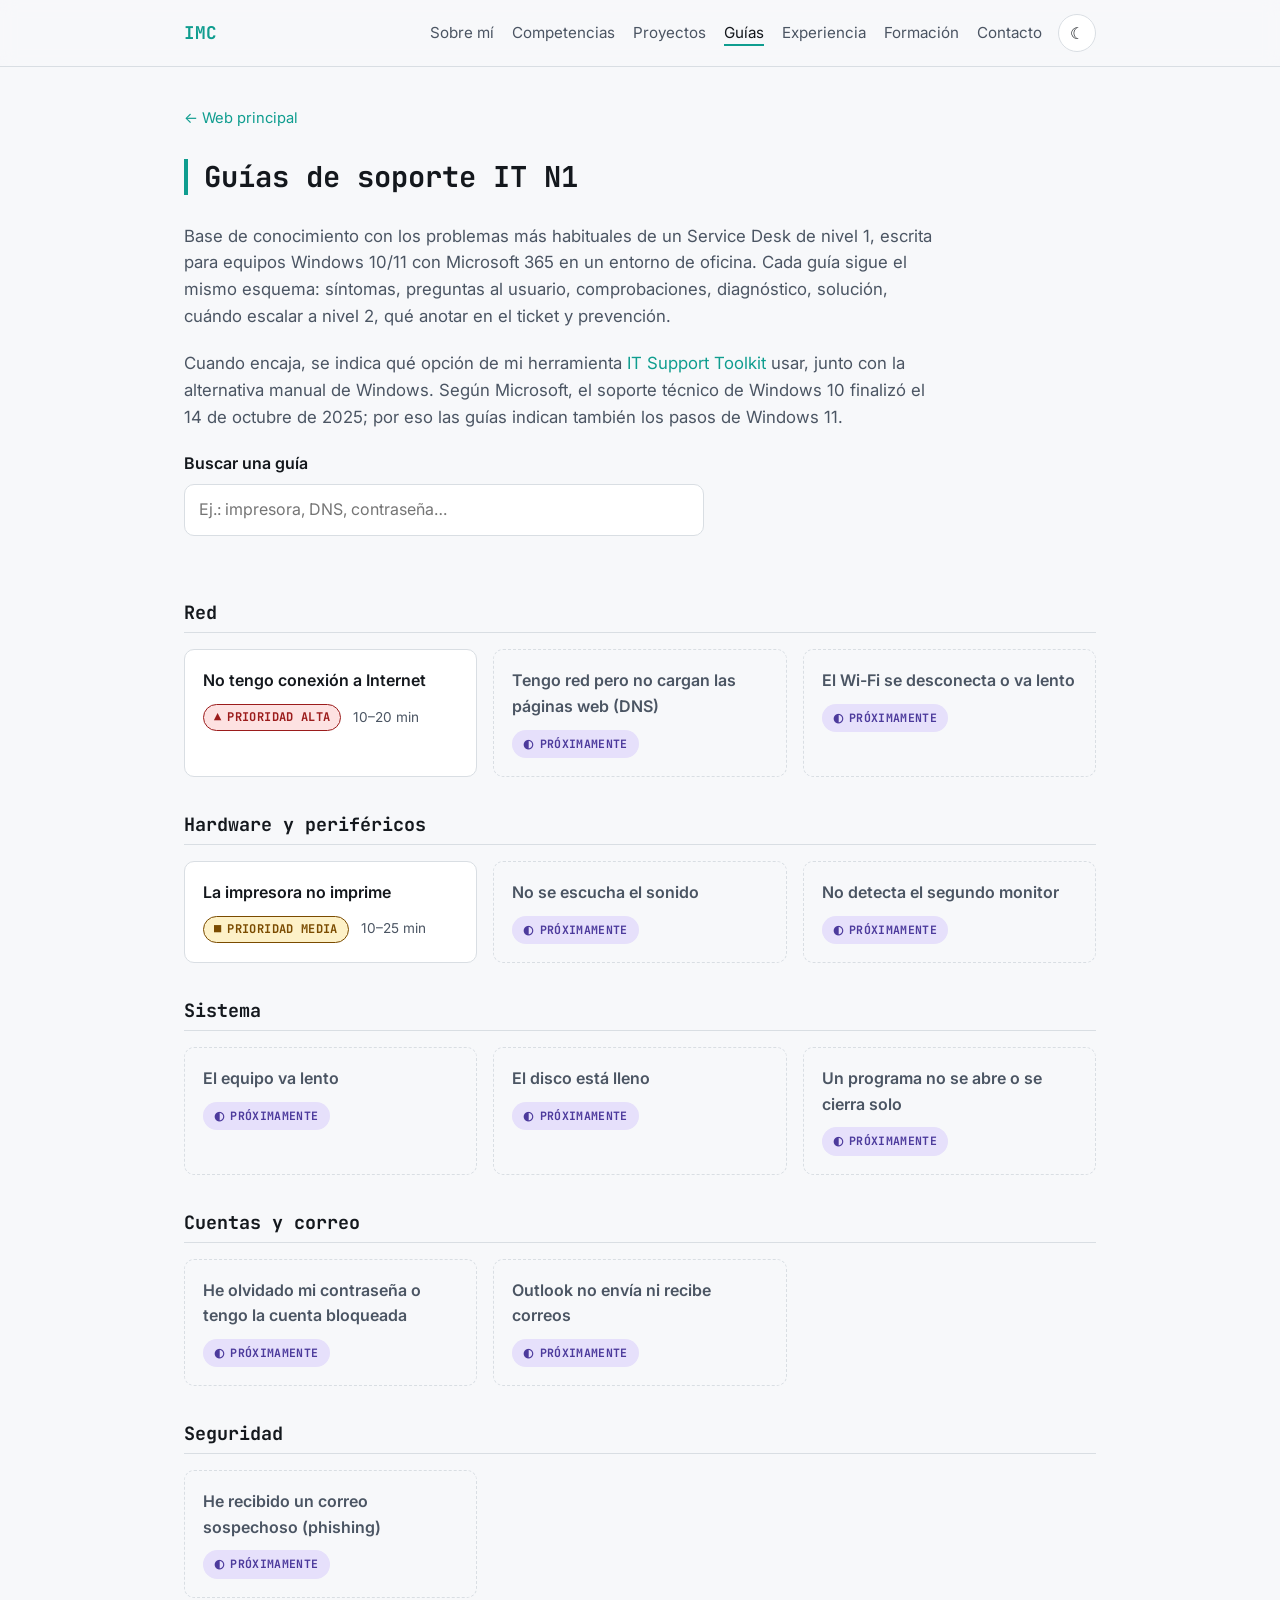
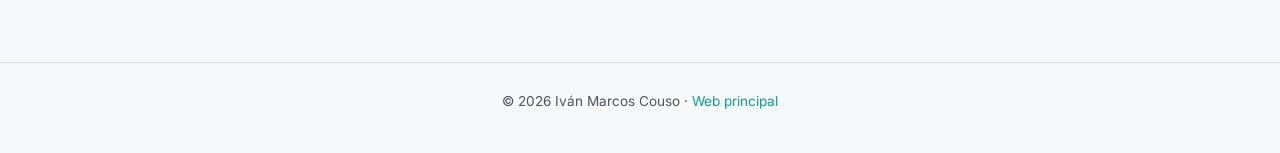
==== guias/index.html @ 35b7ebce "Add support guides section with first two guides Co-Authored-By: Claude Sonnet 5.5 <noreply@anthropi" ====
<!DOCTYPE html>
<html lang="es">
<head>
<meta charset="UTF-8">
<meta name="viewport" content="width=device-width, initial-scale=1.0">
<title>Guías de soporte IT N1 · Iván Marcos Couso</title>
<meta name="description" content="Base de conocimiento de soporte IT nivel 1 para equipos Windows 10/11 y Microsoft 365: guías paso a paso con diagnóstico, solución, criterios de escalado y datos para el ticket.">
<meta name="author" content="Iván Marcos Couso">

<link rel="canonical" href="https://vantoxik.github.io/guias/">

<link rel="preconnect" href="https://fonts.googleapis.com">
<link rel="preconnect" href="https://fonts.gstatic.com" crossorigin>
<link href="https://fonts.googleapis.com/css2?family=Inter:wght@400;500;600;700&family=JetBrains+Mono:wght@400;500;700&display=swap" rel="stylesheet">

<link rel="stylesheet" href="../css/styles.css">
</head>
<body>

<a class="skip-link" href="#contenido">Saltar al contenido principal</a>

<header class="site-header">
  <nav class="nav" aria-label="Navegación principal">
    <a href="../index.html#inicio" class="nav__brand">IMC</a>
    <ul class="nav__links">
      <li><a href="../index.html#sobre-mi">Sobre mí</a></li>
      <li><a href="../index.html#competencias">Competencias</a></li>
      <li><a href="../index.html#proyectos">Proyectos</a></li>
      <li><a href="index.html" aria-current="page">Guías</a></li>
      <li><a href="../index.html#experiencia">Experiencia</a></li>
      <li><a href="../index.html#formacion">Formación</a></li>
      <li><a href="../index.html#contacto">Contacto</a></li>
    </ul>
    <button id="theme-toggle" class="theme-toggle" type="button" aria-label="Cambiar a modo claro" aria-pressed="false">
      <span aria-hidden="true">☀</span>
    </button>
  </nav>
</header>

<main id="contenido">
  <div class="guide-page">
    <div class="container">

      <nav class="guide-nav" aria-label="Enlaces de la sección">
        <a href="../index.html">← Web principal</a>
      </nav>

      <h1 class="section__title">Guías de soporte IT N1</h1>
      <p class="guide-intro">
        Base de conocimiento con los problemas más habituales de un Service Desk de nivel 1, escrita para
        equipos Windows 10/11 con Microsoft 365 en un entorno de oficina. Cada guía sigue el mismo esquema:
        síntomas, preguntas al usuario, comprobaciones, diagnóstico, solución, cuándo escalar a nivel 2,
        qué anotar en el ticket y prevención.
      </p>
      <p class="guide-intro">
        Cuando encaja, se indica qué opción de mi herramienta
        <a href="https://github.com/VanToxiK/it-support-toolkit" target="_blank" rel="noopener noreferrer">IT Support Toolkit</a>
        usar, junto con la alternativa manual de Windows. Según Microsoft, el soporte técnico de Windows&nbsp;10
        finalizó el 14 de octubre de 2025; por eso las guías indican también los pasos de Windows&nbsp;11.
      </p>

      <!-- Sin JavaScript este bloque se queda oculto y se ve el listado completo. guias.js lo muestra. -->
      <div class="guide-search" id="guide-search" hidden>
        <label class="guide-search__label" for="guide-search-input">Buscar una guía</label>
        <input class="guide-search__input" id="guide-search-input" type="search" placeholder="Ej.: impresora, DNS, contraseña…" autocomplete="off">
        <p class="guide-search__status" id="guide-search-status" role="status" aria-live="polite"></p>
      </div>

      <section class="guide-group" aria-labelledby="cat-red">
        <h2 class="guide-group__title" id="cat-red">Red</h2>
        <ul class="guide-list">
          <li class="guide-item" data-keywords="internet red wifi wi-fi cable adaptador ip dhcp router conectividad sin conexion sin acceso">
            <a class="guide-item__title" href="sin-internet.html">No tengo conexión a Internet</a>
            <p class="guide-item__meta">
              <span class="priority priority--high">Prioridad alta</span>
              <span>10–20 min</span>
            </p>
          </li>
          <li class="guide-item guide-item--soon" data-keywords="dns paginas web navegador nombres resolucion">
            <span class="guide-item__title">Tengo red pero no cargan las páginas web (DNS)</span>
            <span class="badge badge--planned">Próximamente</span>
          </li>
          <li class="guide-item guide-item--soon" data-keywords="wifi wi-fi inalambrica cortes lento senal desconexion">
            <span class="guide-item__title">El Wi-Fi se desconecta o va lento</span>
            <span class="badge badge--planned">Próximamente</span>
          </li>
        </ul>
      </section>

      <section class="guide-group" aria-labelledby="cat-hardware">
        <h2 class="guide-group__title" id="cat-hardware">Hardware y periféricos</h2>
        <ul class="guide-list">
          <li class="guide-item" data-keywords="impresora imprimir impresion cola de impresion spooler papel atasco toner sin conexion offline">
            <a class="guide-item__title" href="impresora-no-imprime.html">La impresora no imprime</a>
            <p class="guide-item__meta">
              <span class="priority priority--medium">Prioridad media</span>
              <span>10–25 min</span>
            </p>
          </li>
          <li class="guide-item guide-item--soon" data-keywords="audio altavoces auriculares volumen microfono sonido">
            <span class="guide-item__title">No se escucha el sonido</span>
            <span class="badge badge--planned">Próximamente</span>
          </li>
          <li class="guide-item guide-item--soon" data-keywords="monitor pantalla segundo hdmi displayport proyector duplicar extender">
            <span class="guide-item__title">No detecta el segundo monitor</span>
            <span class="badge badge--planned">Próximamente</span>
          </li>
        </ul>
      </section>

      <section class="guide-group" aria-labelledby="cat-sistema">
        <h2 class="guide-group__title" id="cat-sistema">Sistema</h2>
        <ul class="guide-list">
          <li class="guide-item guide-item--soon" data-keywords="lento rendimiento lentitud cpu memoria ram arranque">
            <span class="guide-item__title">El equipo va lento</span>
            <span class="badge badge--planned">Próximamente</span>
          </li>
          <li class="guide-item guide-item--soon" data-keywords="disco espacio almacenamiento lleno temporales limpieza">
            <span class="guide-item__title">El disco está lleno</span>
            <span class="badge badge--planned">Próximamente</span>
          </li>
          <li class="guide-item guide-item--soon" data-keywords="aplicacion programa se cierra cuelga bloquea error no abre">
            <span class="guide-item__title">Un programa no se abre o se cierra solo</span>
            <span class="badge badge--planned">Próximamente</span>
          </li>
        </ul>
      </section>

      <section class="guide-group" aria-labelledby="cat-cuentas">
        <h2 class="guide-group__title" id="cat-cuentas">Cuentas y correo</h2>
        <ul class="guide-list">
          <li class="guide-item guide-item--soon" data-keywords="contrasena clave cuenta bloqueada acceso usuario identidad restablecer">
            <span class="guide-item__title">He olvidado mi contraseña o tengo la cuenta bloqueada</span>
            <span class="badge badge--planned">Próximamente</span>
          </li>
          <li class="guide-item guide-item--soon" data-keywords="outlook correo email microsoft 365 enviar recibir bandeja">
            <span class="guide-item__title">Outlook no envía ni recibe correos</span>
            <span class="badge badge--planned">Próximamente</span>
          </li>
        </ul>
      </section>

      <section class="guide-group" aria-labelledby="cat-seguridad">
        <h2 class="guide-group__title" id="cat-seguridad">Seguridad</h2>
        <ul class="guide-list">
          <li class="guide-item guide-item--soon" data-keywords="phishing correo sospechoso fraude malware enlace spam suplantacion">
            <span class="guide-item__title">He recibido un correo sospechoso (phishing)</span>
            <span class="badge badge--planned">Próximamente</span>
          </li>
        </ul>
      </section>

    </div>
  </div>
</main>

<footer class="site-footer">
  <div class="container">
    <p>&copy; 2026 Iván Marcos Couso · <a href="../index.html">Web principal</a></p>
  </div>
</footer>

<script src="../js/main.js"></script>
<script src="../js/guias.js"></script>
</body>
</html>
---- css/styles.css ----
/* ==========================================================================
   Variables de tema
   ========================================================================== */

:root {
  --color-bg: #0d1117;
  --color-bg-alt: #11161d;
  --color-surface: #161b22;
  --color-border: #262c36;
  --color-text: #e6edf3;
  --color-text-muted: #9aa7b4;
  --color-accent: #2dd4bf;
  --color-accent-strong: #14b8a6;
  --color-accent-contrast: #04211d;

  --color-badge-dev-bg: #1e3a37;
  --color-badge-dev-text: #5eead4;
  --color-badge-planned-bg: #2a2440;
  --color-badge-planned-text: #c4b5fd;
  --color-badge-done-bg: #16321f;
  --color-badge-done-text: #86efac;

  --color-tag-bg: #1c2129;
  --color-tag-text: #9aa7b4;

  --color-warn-bg: #3a2e12;
  --color-warn-text: #fcd34d;
  --color-danger-bg: #3f1d22;
  --color-danger-text: #fca5a5;

  --font-sans: "Inter", system-ui, -apple-system, "Segoe UI", sans-serif;
  --font-mono: "JetBrains Mono", "Courier New", monospace;

  --radius: 10px;
  --max-width: 960px;
  --transition: 0.2s ease;
}

:root[data-theme="light"] {
  --color-bg: #f7f8fa;
  --color-bg-alt: #eef0f3;
  --color-surface: #ffffff;
  --color-border: #d9dee3;
  --color-text: #14181d;
  --color-text-muted: #4b5563;
  --color-accent: #0f9d8f;
  --color-accent-strong: #0c7d72;
  --color-accent-contrast: #ffffff;

  --color-badge-dev-bg: #d3f5ef;
  --color-badge-dev-text: #0c6d61;
  --color-badge-planned-bg: #e6e0fb;
  --color-badge-planned-text: #4c3a9c;
  --color-badge-done-bg: #d9f2df;
  --color-badge-done-text: #146c37;

  --color-tag-bg: #eef0f3;
  --color-tag-text: #4b5563;

  --color-warn-bg: #fdf1c8;
  --color-warn-text: #7a4b00;
  --color-danger-bg: #fde2e2;
  --color-danger-text: #9b1c1c;
}

@media (prefers-color-scheme: light) {
  :root:not([data-theme="dark"]) {
    --color-bg: #f7f8fa;
    --color-bg-alt: #eef0f3;
    --color-surface: #ffffff;
    --color-border: #d9dee3;
    --color-text: #14181d;
    --color-text-muted: #4b5563;
    --color-accent: #0f9d8f;
    --color-accent-strong: #0c7d72;
    --color-accent-contrast: #ffffff;

    --color-badge-dev-bg: #d3f5ef;
    --color-badge-dev-text: #0c6d61;
    --color-badge-planned-bg: #e6e0fb;
    --color-badge-planned-text: #4c3a9c;
    --color-badge-done-bg: #d9f2df;
    --color-badge-done-text: #146c37;

    --color-tag-bg: #eef0f3;
    --color-tag-text: #4b5563;

    --color-warn-bg: #fdf1c8;
    --color-warn-text: #7a4b00;
    --color-danger-bg: #fde2e2;
    --color-danger-text: #9b1c1c;
  }
}

/* ==========================================================================
   Reset básico
   ========================================================================== */

*,
*::before,
*::after {
  box-sizing: border-box;
}

html {
  scroll-behavior: smooth;
}

body {
  margin: 0;
  background-color: var(--color-bg);
  color: var(--color-text);
  font-family: var(--font-sans);
  line-height: 1.6;
  -webkit-font-smoothing: antialiased;
}

h1, h2, h3 {
  font-family: var(--font-mono);
  line-height: 1.25;
  margin: 0;
}

p {
  margin: 0;
}

ul, ol {
  margin: 0;
  padding: 0;
  list-style: none;
}

a {
  color: var(--color-accent);
  text-decoration: none;
}

a:hover,
a:focus-visible {
  text-decoration: underline;
}

img {
  max-width: 100%;
  display: block;
}

.container {
  max-width: var(--max-width);
  margin: 0 auto;
  padding: 0 24px;
}

/* Foco visible accesible en todos los elementos interactivos */
a:focus-visible,
button:focus-visible {
  outline: 2px solid var(--color-accent);
  outline-offset: 3px;
  border-radius: 4px;
}

.skip-link {
  position: absolute;
  left: -9999px;
  top: 0;
  background: var(--color-accent);
  color: var(--color-accent-contrast);
  padding: 10px 16px;
  z-index: 100;
  border-radius: 0 0 6px 0;
}

.skip-link:focus {
  left: 0;
}

/* ==========================================================================
   Cabecera / navegación
   ========================================================================== */

.site-header {
  position: sticky;
  top: 0;
  z-index: 50;
  background-color: color-mix(in srgb, var(--color-bg) 88%, transparent);
  backdrop-filter: blur(8px);
  border-bottom: 1px solid var(--color-border);
}

.nav {
  max-width: var(--max-width);
  margin: 0 auto;
  padding: 14px 24px;
  display: flex;
  align-items: center;
  gap: 16px;
}

.nav__brand {
  font-family: var(--font-mono);
  font-weight: 700;
  color: var(--color-accent);
  font-size: 1.1rem;
  margin-right: auto;
}

.nav__links {
  display: flex;
  flex-wrap: wrap;
  gap: 4px 18px;
}

.nav__links a {
  color: var(--color-text-muted);
  font-size: 0.95rem;
  white-space: nowrap;
}

.nav__links a:hover,
.nav__links a:focus-visible {
  color: var(--color-text);
  text-decoration: none;
}

/* Página actual: se marca con subrayado además del color */
.nav__links a[aria-current="page"],
.nav__links a[aria-current="true"] {
  color: var(--color-text);
  text-decoration: underline;
  text-decoration-color: var(--color-accent);
  text-decoration-thickness: 2px;
  text-underline-offset: 6px;
}

.theme-toggle {
  background: var(--color-surface);
  border: 1px solid var(--color-border);
  color: var(--color-text);
  width: 38px;
  height: 38px;
  border-radius: 50%;
  cursor: pointer;
  display: flex;
  align-items: center;
  justify-content: center;
  font-size: 1rem;
  transition: border-color var(--transition), transform var(--transition);
  flex-shrink: 0;
}

.theme-toggle:hover {
  border-color: var(--color-accent);
}

/* ==========================================================================
   Hero
   ========================================================================== */

.hero {
  padding: 96px 0 64px;
  text-align: center;
}

.hero__name {
  font-size: clamp(1.8rem, 5vw, 2.75rem);
  color: var(--color-text);
}

.hero__role {
  margin-top: 12px;
  font-size: clamp(1rem, 2.5vw, 1.25rem);
  color: var(--color-accent);
  font-family: var(--font-mono);
}

.hero__location {
  margin-top: 10px;
  color: var(--color-text-muted);
  font-size: 0.95rem;
}

.hero__actions {
  margin-top: 32px;
  display: flex;
  flex-wrap: wrap;
  justify-content: center;
  gap: 12px;
}

.btn {
  display: inline-block;
  padding: 10px 22px;
  border-radius: var(--radius);
  font-weight: 600;
  font-size: 0.95rem;
  border: 1px solid transparent;
  transition: background-color var(--transition), border-color var(--transition), transform var(--transition);
}

.btn:hover,
.btn:focus-visible {
  text-decoration: none;
  transform: translateY(-1px);
}

.btn--primary {
  background-color: var(--color-accent);
  color: var(--color-accent-contrast);
}

.btn--primary:hover,
.btn--primary:focus-visible {
  background-color: var(--color-accent-strong);
}

.btn--secondary {
  background-color: transparent;
  color: var(--color-text);
  border-color: var(--color-border);
}

.btn--secondary:hover,
.btn--secondary:focus-visible {
  border-color: var(--color-accent);
  color: var(--color-accent);
}

/* ==========================================================================
   Secciones generales
   ========================================================================== */

.section {
  padding: 64px 0;
}

.section--alt {
  background-color: var(--color-bg-alt);
}

.section__title {
  font-size: clamp(1.4rem, 3vw, 1.8rem);
  color: var(--color-text);
  margin-bottom: 28px;
  position: relative;
  padding-left: 16px;
  border-left: 4px solid var(--color-accent);
}

.about__text {
  max-width: 68ch;
  color: var(--color-text-muted);
  font-size: 1.05rem;
}

/* ==========================================================================
   Tarjetas (competencias / proyectos)
   ========================================================================== */

.cards-grid {
  display: grid;
  grid-template-columns: repeat(auto-fit, minmax(240px, 1fr));
  gap: 20px;
}

.card {
  background-color: var(--color-surface);
  border: 1px solid var(--color-border);
  border-radius: var(--radius);
  padding: 22px;
  transition: border-color var(--transition), transform var(--transition);
}

.card:hover {
  border-color: var(--color-accent);
}

.card__title {
  font-size: 1.05rem;
  color: var(--color-text);
  margin-bottom: 10px;
}

.card__text {
  color: var(--color-text-muted);
  font-size: 0.95rem;
}

.project-card__header {
  display: flex;
  flex-wrap: wrap;
  align-items: center;
  gap: 10px;
  margin-bottom: 10px;
}

.project-card__header .card__title {
  margin-bottom: 0;
}

.badge {
  display: inline-flex;
  align-items: center;
  gap: 6px;
  font-family: var(--font-mono);
  font-size: 0.72rem;
  font-weight: 700;
  text-transform: uppercase;
  letter-spacing: 0.03em;
  padding: 4px 10px;
  border-radius: 999px;
  border: 1px solid transparent;
}

/* Las etiquetas de estado se distinguen por color Y por icono/texto, no solo por color */
.badge--dev {
  background-color: var(--color-badge-dev-bg);
  color: var(--color-badge-dev-text);
}

.badge--dev::before {
  content: "●";
  content: "●" / "";
}

.badge--planned {
  background-color: var(--color-badge-planned-bg);
  color: var(--color-badge-planned-text);
}

.badge--planned::before {
  content: "◐";
  content: "◐" / "";
}

.badge--done {
  background-color: var(--color-badge-done-bg);
  color: var(--color-badge-done-text);
}

.badge--done::before {
  content: "✔";
  content: "✔" / "";
}

.project-card__img {
  display: block;
  width: 100%;
  height: auto;
  border-radius: calc(var(--radius) - 4px);
  margin-bottom: 14px;
  border: 1px solid var(--color-border);
}

.tech-tags {
  display: flex;
  flex-wrap: wrap;
  gap: 8px;
  margin: 14px 0 0;
  padding: 0;
  list-style: none;
}

.tech-tag {
  background-color: var(--color-tag-bg);
  color: var(--color-tag-text);
  font-family: var(--font-mono);
  font-size: 0.75rem;
  padding: 4px 10px;
  border-radius: 999px;
}

.project-card__actions {
  display: flex;
  flex-wrap: wrap;
  gap: 10px;
  margin-top: 18px;
}

.project-card__actions .btn {
  padding: 8px 16px;
  font-size: 0.85rem;
}

/* ==========================================================================
   Timeline (experiencia)
   ========================================================================== */

.timeline {
  display: flex;
  flex-direction: column;
  gap: 28px;
  border-left: 2px solid var(--color-border);
  padding-left: 24px;
}

.timeline__item {
  position: relative;
}

.timeline__item::before {
  content: "";
  position: absolute;
  left: -29px;
  top: 6px;
  width: 10px;
  height: 10px;
  border-radius: 50%;
  background-color: var(--color-accent);
}

.timeline__title {
  font-size: 1.05rem;
  color: var(--color-text);
}

.timeline__meta {
  margin-top: 4px;
  color: var(--color-accent);
  font-family: var(--font-mono);
  font-size: 0.85rem;
}

.timeline__list {
  margin-top: 10px;
  display: flex;
  flex-direction: column;
  gap: 6px;
}

.timeline__list li {
  display: flex;
  align-items: flex-start;
  gap: 8px;
  color: var(--color-text-muted);
  font-size: 0.95rem;
}

.timeline__list li::before {
  content: "–";
  flex-shrink: 0;
  color: var(--color-text-muted);
}

.timeline__note {
  margin-top: 24px;
  color: var(--color-text-muted);
  font-size: 0.9rem;
  font-style: italic;
}

/* ==========================================================================
   Formación e idiomas
   ========================================================================== */

.education-list {
  display: flex;
  flex-direction: column;
  gap: 20px;
}

.education-item {
  padding-bottom: 20px;
  border-bottom: 1px solid var(--color-border);
}

.education-item:last-child {
  border-bottom: none;
  padding-bottom: 0;
}

.education-item__title {
  font-size: 1rem;
  color: var(--color-text);
}

.education-item__meta {
  margin-top: 4px;
  color: var(--color-text-muted);
  font-size: 0.9rem;
}

.languages-list {
  display: flex;
  flex-direction: column;
  gap: 8px;
  color: var(--color-text-muted);
}

/* ==========================================================================
   Contacto y pie
   ========================================================================== */

.contact-list {
  display: flex;
  flex-wrap: wrap;
  gap: 20px;
  font-size: 1.05rem;
}

.site-footer {
  padding: 28px 0 40px;
  text-align: center;
  color: var(--color-text-muted);
  font-size: 0.85rem;
  border-top: 1px solid var(--color-border);
}

/* ==========================================================================
   Guías: índice (buscador y listado por categoría)
   ========================================================================== */

.guide-search {
  max-width: 520px;
  margin-bottom: 8px;
}

.guide-search[hidden],
.guide-group[hidden],
.guide-item[hidden] {
  display: none;
}

.guide-search__label {
  display: block;
  margin-bottom: 8px;
  font-weight: 600;
}

.guide-search__input {
  width: 100%;
  padding: 12px 14px;
  font: inherit;
  color: var(--color-text);
  background-color: var(--color-surface);
  border: 1px solid var(--color-border);
  border-radius: var(--radius);
}

.guide-search__input:focus-visible {
  outline: 2px solid var(--color-accent);
  outline-offset: 2px;
  border-color: var(--color-accent);
}

.guide-search__status {
  min-height: 1.5em;
  margin-top: 8px;
  color: var(--color-text-muted);
  font-size: 0.9rem;
}

.guide-intro {
  max-width: 68ch;
  margin-bottom: 20px;
  color: var(--color-text-muted);
  font-size: 1.05rem;
}

.guide-group {
  margin-top: 36px;
}

.guide-group__title {
  margin-bottom: 16px;
  padding-bottom: 8px;
  font-size: 1.15rem;
  border-bottom: 1px solid var(--color-border);
}

.guide-list {
  display: grid;
  grid-template-columns: repeat(auto-fill, minmax(260px, 1fr));
  gap: 16px;
}

.guide-item {
  position: relative;
  display: flex;
  flex-direction: column;
  gap: 10px;
  padding: 18px;
  background-color: var(--color-surface);
  border: 1px solid var(--color-border);
  border-radius: var(--radius);
  transition: border-color var(--transition);
}

.guide-item:not(.guide-item--soon):hover {
  border-color: var(--color-accent);
}

.guide-item__title {
  font-weight: 600;
  color: var(--color-text);
}

/* Toda la tarjeta es clicable: el enlace se extiende sobre ella */
a.guide-item__title::after {
  content: "";
  position: absolute;
  inset: 0;
}

a.guide-item__title:hover {
  text-decoration: underline;
}

@supports selector(:has(*)) {
  .guide-item__title:focus-visible {
    outline: none;
  }

  .guide-item:has(.guide-item__title:focus-visible) {
    outline: 2px solid var(--color-accent);
    outline-offset: 3px;
  }
}

.guide-item__meta {
  display: flex;
  flex-wrap: wrap;
  align-items: center;
  gap: 8px 12px;
  color: var(--color-text-muted);
  font-size: 0.85rem;
}

/* Guías pendientes: sin enlace, borde discontinuo y texto atenuado */
.guide-item--soon {
  background-color: transparent;
  border-style: dashed;
}

.guide-item--soon .guide-item__title {
  color: var(--color-text-muted);
}

.guide-item--soon .badge {
  align-self: flex-start;
}

/* Prioridad: color + icono + texto (nunca solo color) */
.priority {
  display: inline-flex;
  align-items: center;
  gap: 6px;
  padding: 3px 10px;
  font-family: var(--font-mono);
  font-size: 0.75rem;
  font-weight: 700;
  text-transform: uppercase;
  letter-spacing: 0.03em;
  border: 1px solid currentColor;
  border-radius: 999px;
}

.priority--high {
  background-color: var(--color-danger-bg);
  color: var(--color-danger-text);
}

.priority--high::before {
  content: "▲";
  content: "▲" / "";
}

.priority--medium {
  background-color: var(--color-warn-bg);
  color: var(--color-warn-text);
}

.priority--medium::before {
  content: "■";
  content: "■" / "";
}

.priority--low {
  background-color: var(--color-tag-bg);
  color: var(--color-tag-text);
}

.priority--low::before {
  content: "▼";
  content: "▼" / "";
}

/* ==========================================================================
   Guías: página de una guía
   ========================================================================== */

.guide-page {
  padding: 40px 0 64px;
}

.guide-body {
  max-width: 78ch;
}

.guide-nav {
  display: flex;
  flex-wrap: wrap;
  gap: 8px 24px;
  margin-bottom: 28px;
  font-size: 0.92rem;
}

.guide-nav--bottom {
  margin: 48px 0 0;
  padding-top: 20px;
  border-top: 1px solid var(--color-border);
}

.guide-meta {
  display: flex;
  flex-wrap: wrap;
  gap: 12px 36px;
  margin: 0 0 24px;
  padding: 14px 18px;
  background-color: var(--color-surface);
  border: 1px solid var(--color-border);
  border-radius: var(--radius);
}

.guide-meta dt {
  color: var(--color-text-muted);
  font-family: var(--font-mono);
  font-size: 0.72rem;
  letter-spacing: 0.03em;
  text-transform: uppercase;
}

.guide-meta dd {
  margin: 4px 0 0;
  font-weight: 600;
}

.guide-toc {
  margin-bottom: 8px;
  padding: 16px 20px;
  background-color: var(--color-surface);
  border: 1px solid var(--color-border);
  border-radius: var(--radius);
}

.guide-toc__title {
  margin-bottom: 8px;
  font-size: 0.95rem;
}

.guide-toc ol {
  columns: 2 240px;
  column-gap: 32px;
  padding-left: 1.4em;
  list-style: decimal;
  font-size: 0.95rem;
}

.guide-section {
  margin-top: 40px;
  scroll-margin-top: 96px;
}

.guide-section > h2 {
  margin-bottom: 16px;
  padding-bottom: 8px;
  font-size: 1.3rem;
  border-bottom: 1px solid var(--color-border);
}

.guide-body h3 {
  margin: 24px 0 8px;
  font-size: 1.05rem;
}

.guide-body p {
  margin-bottom: 12px;
}

.guide-body ul,
.guide-body ol {
  margin-bottom: 12px;
  padding-left: 1.4em;
}

.guide-body ul {
  list-style: disc;
}

.guide-body ol {
  list-style: decimal;
}

.guide-body li {
  margin-bottom: 8px;
}

.guide-body li::marker {
  color: var(--color-text-muted);
}

.guide-body ol > li::marker {
  color: var(--color-accent);
  font-family: var(--font-mono);
  font-weight: 700;
}

.guide-body code,
.guide-body kbd {
  padding: 1px 6px;
  font-family: var(--font-mono);
  font-size: 0.88em;
  color: var(--color-text);
  background-color: var(--color-tag-bg);
  border: 1px solid var(--color-border);
  border-radius: 4px;
  overflow-wrap: anywhere;
}

.guide-body kbd {
  border-bottom-width: 2px;
}

/* Lista de comprobación (qué anotar en el ticket) */
.guide-body ul.checklist {
  padding-left: 0;
  list-style: none;
}

.checklist li {
  display: flex;
  align-items: flex-start;
  gap: 10px;
}

.checklist li::before {
  content: "☐";
  content: "☐" / "";
  flex-shrink: 0;
  color: var(--color-accent-strong);
}

/* Cuadros destacados: se distinguen por etiqueta de texto + icono + borde, no solo por color */
.callout {
  margin: 16px 0;
  padding: 14px 16px;
  background-color: var(--color-surface);
  border: 1px solid var(--color-border);
  border-left-width: 4px;
  border-radius: var(--radius);
}

.callout > :last-child,
.callout li:last-child {
  margin-bottom: 0;
}

.callout__label {
  display: flex;
  align-items: center;
  gap: 8px;
  margin-bottom: 8px;
  font-family: var(--font-mono);
  font-size: 0.8rem;
  font-weight: 700;
  letter-spacing: 0.03em;
  text-transform: uppercase;
}

.callout--tool {
  border-left-color: var(--color-accent);
}

.callout--tool .callout__label {
  color: var(--color-accent-strong);
}

.callout--manual {
  border-left-color: var(--color-text-muted);
}

.callout--win {
  border-left-color: var(--color-badge-planned-text);
}

.callout--win .callout__label {
  color: var(--color-badge-planned-text);
}

.callout--warn {
  background-color: var(--color-warn-bg);
  border-color: var(--color-warn-text);
}

.callout--warn .callout__label {
  color: var(--color-warn-text);
}

/* Tablas: se desplazan dentro de su caja en pantallas estrechas */
.table-wrap {
  margin: 16px 0;
  overflow-x: auto;
  border: 1px solid var(--color-border);
  border-radius: var(--radius);
}

.table-wrap:focus-visible {
  outline: 2px solid var(--color-accent);
  outline-offset: 2px;
}

.guide-table {
  width: 100%;
  min-width: 480px;
  border-collapse: collapse;
  font-size: 0.92rem;
}

.guide-table th,
.guide-table td {
  padding: 10px 14px;
  text-align: left;
  vertical-align: top;
  border-bottom: 1px solid var(--color-border);
}

.guide-table th {
  background-color: var(--color-bg-alt);
  color: var(--color-text-muted);
  font-family: var(--font-mono);
  font-size: 0.75rem;
  letter-spacing: 0.03em;
  text-transform: uppercase;
}

.guide-table tr:last-child td {
  border-bottom: none;
}

/* ==========================================================================
   Responsive: navegación (evita que el botón de tema se corte en anchos
   intermedios, ~640-900px) y ajustes de móvil desde 360px
   ========================================================================== */

@media (max-width: 900px) {
  .nav {
    flex-wrap: wrap;
  }

  .nav__brand {
    order: 1;
  }

  .theme-toggle {
    order: 2;
  }

  .nav__links {
    order: 3;
    width: 100%;
    justify-content: center;
    gap: 6px 14px;
  }
}

@media (max-width: 640px) {
  .nav {
    padding: 12px 16px;
  }

  .container {
    padding: 0 16px;
  }

  .hero {
    padding: 64px 0 48px;
  }

  .section {
    padding: 48px 0;
  }
}

/* ==========================================================================
   Impresión: sin menú ni botón de tema, y con las URL de los enlaces visibles
   ========================================================================== */

@media print {
  /* Paleta clara fija al imprimir, aunque la pantalla esté en tema oscuro */
  :root,
  :root:not([data-theme="dark"]),
  :root[data-theme="dark"],
  :root[data-theme="light"] {
    --color-bg: #fff;
    --color-bg-alt: #fff;
    --color-surface: #fff;
    --color-border: #999;
    --color-text: #000;
    --color-text-muted: #333;
    --color-accent: #0c7d72;
    --color-accent-strong: #0c7d72;
    --color-badge-dev-bg: #fff;
    --color-badge-dev-text: #000;
    --color-badge-planned-bg: #fff;
    --color-badge-planned-text: #000;
    --color-badge-done-bg: #fff;
    --color-badge-done-text: #000;
    --color-tag-bg: #eee;
    --color-tag-text: #333;
    --color-warn-bg: #fff;
    --color-warn-text: #000;
    --color-danger-bg: #fff;
    --color-danger-text: #000;
  }

  .site-header,
  .skip-link,
  .guide-search,
  .guide-toc,
  .guide-nav {
    display: none;
  }

  .guide-page {
    padding: 0;
  }

  .guide-body {
    max-width: none;
  }

  .callout,
  .table-wrap {
    break-inside: avoid;
  }

  .guide-section > h2,
  .guide-body h3 {
    break-after: avoid;
  }

  .guide-body li {
    break-inside: avoid;
  }

  .callout {
    border-left-color: #000;
  }

  .table-wrap {
    overflow: visible;
  }

  .guide-table {
    min-width: 0;
  }

  body {
    background: #fff;
    color: #000;
  }

  a {
    color: #000;
    text-decoration: underline;
  }

  a[href^="http"]::after,
  a[href^="mailto:"]::after {
    content: " (" attr(href) ")";
    font-size: 0.85em;
    color: #333;
  }

  .card,
  .badge {
    border-color: #999;
  }
}

/* ==========================================================================
   Reducir animaciones si el usuario lo prefiere
   ========================================================================== */

@media (prefers-reduced-motion: reduce) {
  html {
    scroll-behavior: auto;
  }

  * {
    transition-duration: 0.01ms !important;
  }
}
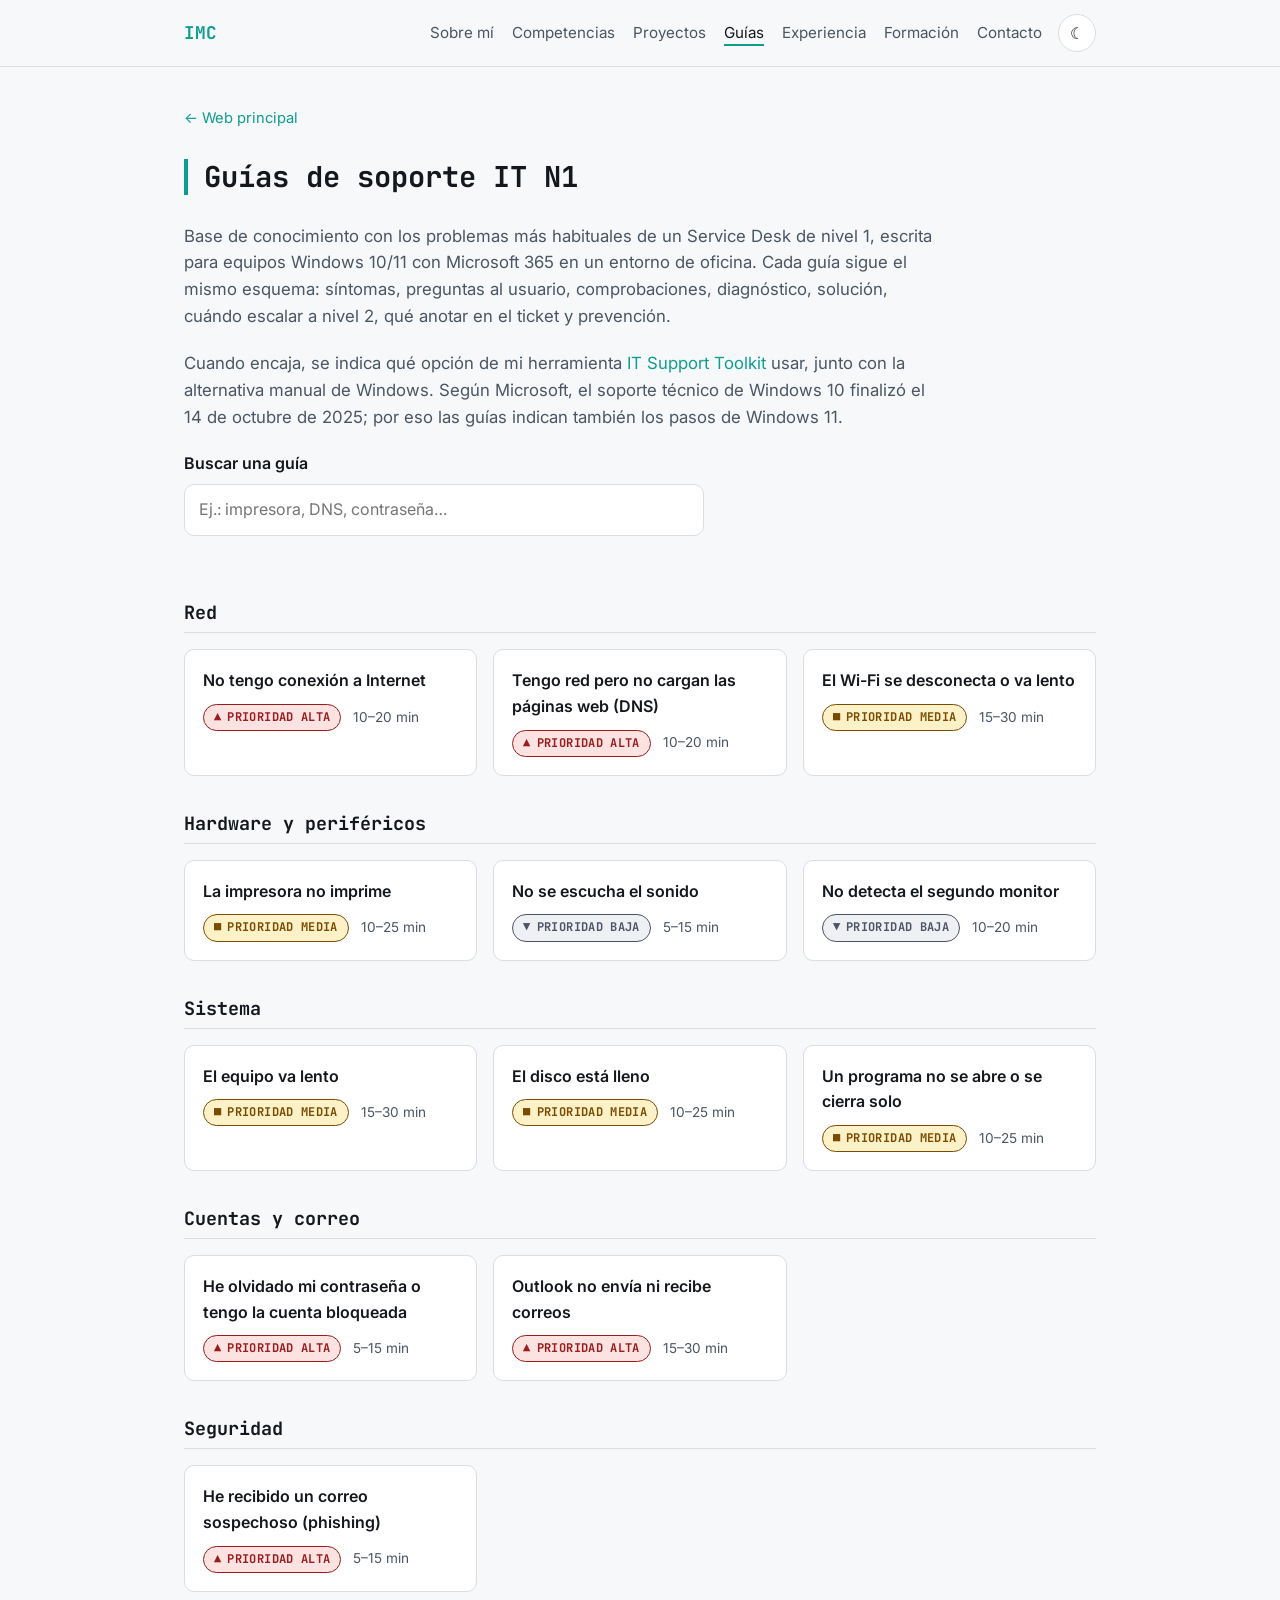
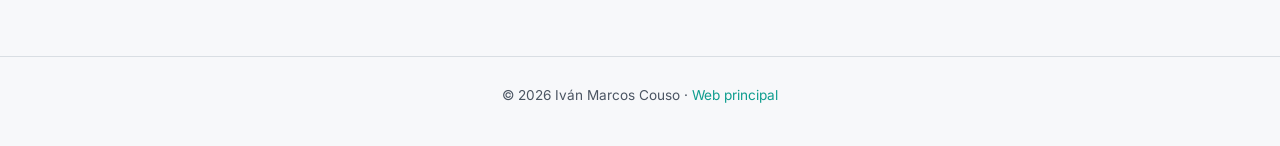
==== commit 7e609c4a: "Complete support guides section (12 guides) Co-Authored-By: Claude Sonnet 5.5 <noreply@anthropic.com" ====
--- a/guias/index.html
+++ b/guias/index.html
@@ -76,13 +76,19 @@
               <span>10–20 min</span>
             </p>
           </li>
-          <li class="guide-item guide-item--soon" data-keywords="dns paginas web navegador nombres resolucion">
-            <span class="guide-item__title">Tengo red pero no cargan las páginas web (DNS)</span>
-            <span class="badge badge--planned">Próximamente</span>
+          <li class="guide-item" data-keywords="dns paginas web navegador nombres resolucion nslookup flushdns servidor dns no cargan webs err_name_not_resolved">
+            <a class="guide-item__title" href="dns-no-cargan-paginas.html">Tengo red pero no cargan las páginas web (DNS)</a>
+            <p class="guide-item__meta">
+              <span class="priority priority--high">Prioridad alta</span>
+              <span>10–20 min</span>
+            </p>
           </li>
-          <li class="guide-item guide-item--soon" data-keywords="wifi wi-fi inalambrica cortes lento senal desconexion">
-            <span class="guide-item__title">El Wi-Fi se desconecta o va lento</span>
-            <span class="badge badge--planned">Próximamente</span>
+          <li class="guide-item" data-keywords="wifi wi-fi inalambrica cortes lento senal desconexion cobertura banda 2,4 5 ghz olvidar red punto de acceso">
+            <a class="guide-item__title" href="wifi-desconecta-lento.html">El Wi-Fi se desconecta o va lento</a>
+            <p class="guide-item__meta">
+              <span class="priority priority--medium">Prioridad media</span>
+              <span>15–30 min</span>
+            </p>
           </li>
         </ul>
       </section>
@@ -97,13 +103,19 @@
               <span>10–25 min</span>
             </p>
           </li>
-          <li class="guide-item guide-item--soon" data-keywords="audio altavoces auriculares volumen microfono sonido">
-            <span class="guide-item__title">No se escucha el sonido</span>
-            <span class="badge badge--planned">Próximamente</span>
+          <li class="guide-item" data-keywords="audio altavoces auriculares cascos volumen microfono sonido silencio mezclador dispositivo de salida">
+            <a class="guide-item__title" href="sin-sonido.html">No se escucha el sonido</a>
+            <p class="guide-item__meta">
+              <span class="priority priority--low">Prioridad baja</span>
+              <span>5–15 min</span>
+            </p>
           </li>
-          <li class="guide-item guide-item--soon" data-keywords="monitor pantalla segundo hdmi displayport proyector duplicar extender">
-            <span class="guide-item__title">No detecta el segundo monitor</span>
-            <span class="badge badge--planned">Próximamente</span>
+          <li class="guide-item" data-keywords="monitor pantalla segundo hdmi displayport proyector duplicar extender sin senal cable win p detectar">
+            <a class="guide-item__title" href="segundo-monitor.html">No detecta el segundo monitor</a>
+            <p class="guide-item__meta">
+              <span class="priority priority--low">Prioridad baja</span>
+              <span>10–20 min</span>
+            </p>
           </li>
         </ul>
       </section>
@@ -111,17 +123,26 @@
       <section class="guide-group" aria-labelledby="cat-sistema">
         <h2 class="guide-group__title" id="cat-sistema">Sistema</h2>
         <ul class="guide-list">
-          <li class="guide-item guide-item--soon" data-keywords="lento rendimiento lentitud cpu memoria ram arranque">
-            <span class="guide-item__title">El equipo va lento</span>
-            <span class="badge badge--planned">Próximamente</span>
+          <li class="guide-item" data-keywords="lento rendimiento lentitud cpu memoria ram arranque administrador de tareas programas de inicio reiniciar">
+            <a class="guide-item__title" href="equipo-lento.html">El equipo va lento</a>
+            <p class="guide-item__meta">
+              <span class="priority priority--medium">Prioridad media</span>
+              <span>15–30 min</span>
+            </p>
           </li>
-          <li class="guide-item guide-item--soon" data-keywords="disco espacio almacenamiento lleno temporales limpieza">
-            <span class="guide-item__title">El disco está lleno</span>
-            <span class="badge badge--planned">Próximamente</span>
+          <li class="guide-item" data-keywords="disco espacio almacenamiento lleno temporales limpieza sensor de almacenamiento liberador papelera descargas">
+            <a class="guide-item__title" href="disco-lleno.html">El disco está lleno</a>
+            <p class="guide-item__meta">
+              <span class="priority priority--medium">Prioridad media</span>
+              <span>10–25 min</span>
+            </p>
           </li>
-          <li class="guide-item guide-item--soon" data-keywords="aplicacion programa se cierra cuelga bloquea error no abre">
-            <span class="guide-item__title">Un programa no se abre o se cierra solo</span>
-            <span class="badge badge--planned">Próximamente</span>
+          <li class="guide-item" data-keywords="aplicacion programa se cierra cuelga bloquea error no abre no responde visor de eventos reparar">
+            <a class="guide-item__title" href="programa-se-cierra.html">Un programa no se abre o se cierra solo</a>
+            <p class="guide-item__meta">
+              <span class="priority priority--medium">Prioridad media</span>
+              <span>10–25 min</span>
+            </p>
           </li>
         </ul>
       </section>
@@ -129,13 +150,19 @@
       <section class="guide-group" aria-labelledby="cat-cuentas">
         <h2 class="guide-group__title" id="cat-cuentas">Cuentas y correo</h2>
         <ul class="guide-list">
-          <li class="guide-item guide-item--soon" data-keywords="contrasena clave cuenta bloqueada acceso usuario identidad restablecer">
-            <span class="guide-item__title">He olvidado mi contraseña o tengo la cuenta bloqueada</span>
-            <span class="badge badge--planned">Próximamente</span>
+          <li class="guide-item" data-keywords="contrasena clave cuenta bloqueada acceso usuario identidad restablecer olvidado caducada desbloquear">
+            <a class="guide-item__title" href="contrasena-cuenta-bloqueada.html">He olvidado mi contraseña o tengo la cuenta bloqueada</a>
+            <p class="guide-item__meta">
+              <span class="priority priority--high">Prioridad alta</span>
+              <span>5–15 min</span>
+            </p>
           </li>
-          <li class="guide-item guide-item--soon" data-keywords="outlook correo email microsoft 365 enviar recibir bandeja">
-            <span class="guide-item__title">Outlook no envía ni recibe correos</span>
-            <span class="badge badge--planned">Próximamente</span>
+          <li class="guide-item" data-keywords="outlook correo email microsoft 365 enviar recibir bandeja de salida sin conexion nuevo outlook clasico reparar office">
+            <a class="guide-item__title" href="outlook-no-envia-recibe.html">Outlook no envía ni recibe correos</a>
+            <p class="guide-item__meta">
+              <span class="priority priority--high">Prioridad alta</span>
+              <span>15–30 min</span>
+            </p>
           </li>
         </ul>
       </section>
@@ -143,9 +170,12 @@
       <section class="guide-group" aria-labelledby="cat-seguridad">
         <h2 class="guide-group__title" id="cat-seguridad">Seguridad</h2>
         <ul class="guide-list">
-          <li class="guide-item guide-item--soon" data-keywords="phishing correo sospechoso fraude malware enlace spam suplantacion">
-            <span class="guide-item__title">He recibido un correo sospechoso (phishing)</span>
-            <span class="badge badge--planned">Próximamente</span>
+          <li class="guide-item" data-keywords="phishing correo sospechoso fraude malware enlace spam suplantacion seguridad clic credenciales adjunto">
+            <a class="guide-item__title" href="correo-sospechoso-phishing.html">He recibido un correo sospechoso (phishing)</a>
+            <p class="guide-item__meta">
+              <span class="priority priority--high">Prioridad alta</span>
+              <span>5–15 min</span>
+            </p>
           </li>
         </ul>
       </section>
